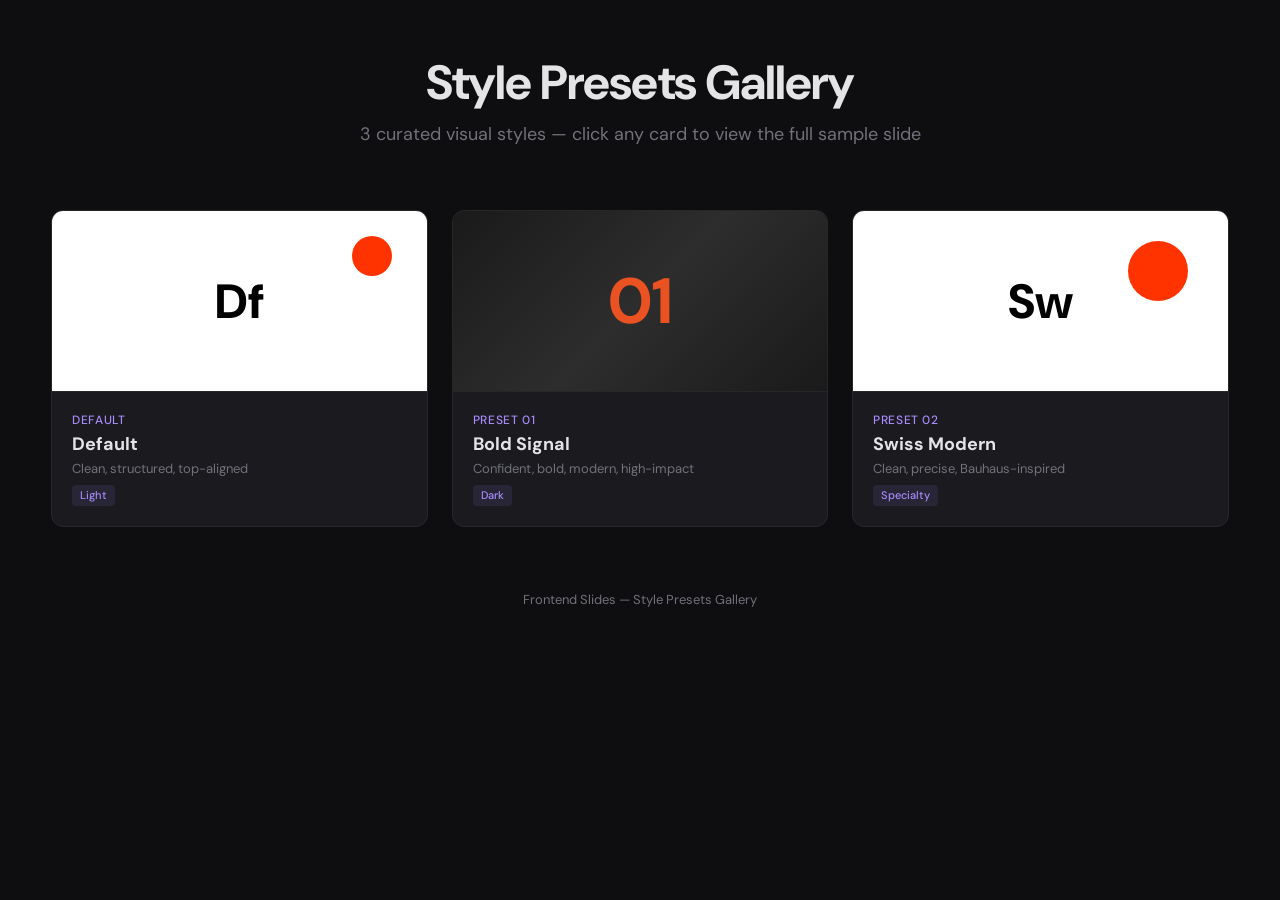
==== style-samples/index.html @ 344e5ce3 "update" ====
<!DOCTYPE html>
<html lang="en">
<head>
    <meta charset="UTF-8">
    <meta name="viewport" content="width=device-width, initial-scale=1.0">
    <title>Style Presets Gallery</title>
    <link rel="preconnect" href="https://fonts.googleapis.com">
    <link href="https://fonts.googleapis.com/css2?family=DM+Sans:wght@400;500;700&display=swap" rel="stylesheet">
    <style>
        * { margin: 0; padding: 0; box-sizing: border-box; }

        :root {
            --bg: #0e0e10;
            --card-bg: #1a1a1f;
            --card-hover: #222228;
            --text: #e4e4e7;
            --text-muted: #71717a;
            --accent: #a78bfa;
            --border: #27272a;
        }

        body {
            font-family: 'DM Sans', sans-serif;
            background: var(--bg);
            color: var(--text);
            min-height: 100vh;
            padding: clamp(1.5rem, 4vw, 4rem);
        }

        header {
            text-align: center;
            margin-bottom: clamp(2rem, 5vw, 4rem);
        }

        header h1 {
            font-size: clamp(1.75rem, 4vw, 3rem);
            font-weight: 700;
            letter-spacing: -0.02em;
            margin-bottom: 0.5rem;
        }

        header p {
            color: var(--text-muted);
            font-size: clamp(0.875rem, 1.5vw, 1.125rem);
        }

        .grid {
            display: grid;
            grid-template-columns: repeat(auto-fill, minmax(min(100%, 320px), 1fr));
            gap: clamp(1rem, 2vw, 1.5rem);
            max-width: 1400px;
            margin: 0 auto;
        }

        .card {
            background: var(--card-bg);
            border: 1px solid var(--border);
            border-radius: 12px;
            overflow: hidden;
            transition: transform 0.3s cubic-bezier(0.16, 1, 0.3, 1),
                        box-shadow 0.3s ease,
                        border-color 0.3s ease;
            cursor: pointer;
            text-decoration: none;
            color: inherit;
            display: block;
        }

        .card:hover {
            transform: translateY(-4px);
            box-shadow: 0 12px 40px rgba(0, 0, 0, 0.4);
            border-color: var(--accent);
        }

        .card-preview {
            height: 180px;
            display: flex;
            align-items: center;
            justify-content: center;
            position: relative;
            overflow: hidden;
        }

        .card-info {
            padding: 1.25rem;
            border-top: 1px solid var(--border);
        }

        .card-number {
            font-size: 0.75rem;
            color: var(--accent);
            font-weight: 500;
            letter-spacing: 0.05em;
            text-transform: uppercase;
            margin-bottom: 0.25rem;
        }

        .card-title {
            font-size: 1.125rem;
            font-weight: 700;
            margin-bottom: 0.25rem;
        }

        .card-vibe {
            font-size: 0.8125rem;
            color: var(--text-muted);
        }

        .card-category {
            display: inline-block;
            font-size: 0.6875rem;
            padding: 0.2rem 0.5rem;
            border-radius: 4px;
            background: rgba(167, 139, 250, 0.1);
            color: var(--accent);
            margin-top: 0.5rem;
            font-weight: 500;
        }

        /* === PREVIEW BACKGROUNDS === */
        .preview-default {
            background: #ffffff;
            position: relative;
        }
        .preview-default::before {
            content: '';
            position: absolute;
            width: 40px;
            height: 40px;
            background: #ff3300;
            border-radius: 50%;
            top: 25px;
            right: 35px;
        }
        .preview-default::after {
            content: 'Df';
            font-size: 3rem;
            font-weight: 800;
            color: #000;
        }

        .preview-bold-signal {
            background: linear-gradient(135deg, #1a1a1a 0%, #2d2d2d 50%, #1a1a1a 100%);
        }
        .preview-bold-signal::after {
            content: '01';
            font-family: 'DM Sans', sans-serif;
            font-size: 4rem;
            font-weight: 700;
            color: #FF5722;
            opacity: 0.9;
        }

        .preview-swiss-modern {
            background: #ffffff;
            position: relative;
        }
        .preview-swiss-modern::before {
            content: '';
            position: absolute;
            width: 60px;
            height: 60px;
            background: #ff3300;
            border-radius: 50%;
            top: 30px;
            right: 40px;
        }
        .preview-swiss-modern::after {
            content: 'Sw';
            font-size: 3rem;
            font-weight: 800;
            color: #000;
        }

        footer {
            text-align: center;
            margin-top: clamp(2rem, 5vw, 4rem);
            color: var(--text-muted);
            font-size: 0.8125rem;
        }

        @media (prefers-reduced-motion: reduce) {
            .card { transition: none; }
        }
    </style>
</head>
<body>
    <header>
        <h1>Style Presets Gallery</h1>
        <p>3 curated visual styles — click any card to view the full sample slide</p>
    </header>

    <div class="grid">
        <a class="card" href="00-default.html">
            <div class="card-preview preview-default"></div>
            <div class="card-info">
                <div class="card-number">Default</div>
                <div class="card-title">Default</div>
                <div class="card-vibe">Clean, structured, top-aligned</div>
                <span class="card-category">Light</span>
            </div>
        </a>

        <a class="card" href="01-bold-signal.html">
            <div class="card-preview preview-bold-signal"></div>
            <div class="card-info">
                <div class="card-number">Preset 01</div>
                <div class="card-title">Bold Signal</div>
                <div class="card-vibe">Confident, bold, modern, high-impact</div>
                <span class="card-category">Dark</span>
            </div>
        </a>

        <a class="card" href="11-swiss-modern.html">
            <div class="card-preview preview-swiss-modern"></div>
            <div class="card-info">
                <div class="card-number">Preset 02</div>
                <div class="card-title">Swiss Modern</div>
                <div class="card-vibe">Clean, precise, Bauhaus-inspired</div>
                <span class="card-category">Specialty</span>
            </div>
        </a>
    </div>

    <footer>
        <p>Frontend Slides — Style Presets Gallery</p>
    </footer>
</body>
</html>
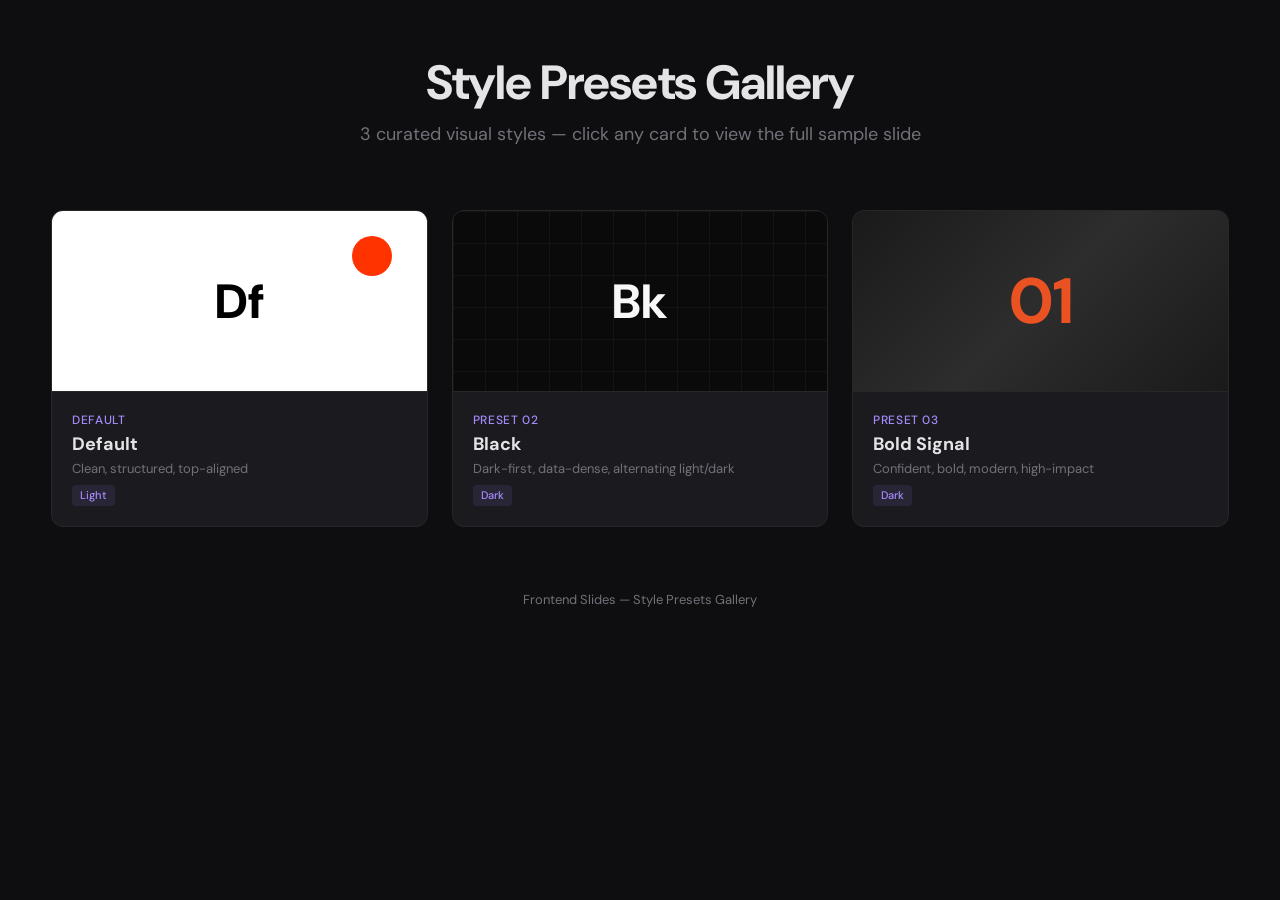
==== commit d8659b53: "Restructure project with 14 slide layouts, 3 presets, and content types reference - Add 8 new layout" ====
--- a/style-samples/index.html
+++ b/style-samples/index.html
@@ -151,25 +151,18 @@
             opacity: 0.9;
         }
 
-        .preview-swiss-modern {
-            background: #ffffff;
-            position: relative;
-        }
-        .preview-swiss-modern::before {
-            content: '';
-            position: absolute;
-            width: 60px;
-            height: 60px;
-            background: #ff3300;
-            border-radius: 50%;
-            top: 30px;
-            right: 40px;
-        }
-        .preview-swiss-modern::after {
-            content: 'Sw';
+        .preview-black {
+            background: #0a0a0a;
+            background-image:
+                linear-gradient(rgba(255,255,255,0.04) 1px, transparent 1px),
+                linear-gradient(90deg, rgba(255,255,255,0.04) 1px, transparent 1px);
+            background-size: 32px 32px;
+        }
+        .preview-black::after {
+            content: 'Bk';
             font-size: 3rem;
-            font-weight: 800;
-            color: #000;
+            font-weight: 700;
+            color: #f8f8f8;
         }
 
         footer {
@@ -201,25 +194,26 @@
             </div>
         </a>
 
+        <a class="card" href="02-black.html">
+            <div class="card-preview preview-black"></div>
+            <div class="card-info">
+                <div class="card-number">Preset 02</div>
+                <div class="card-title">Black</div>
+                <div class="card-vibe">Dark-first, data-dense, alternating light/dark</div>
+                <span class="card-category">Dark</span>
+            </div>
+        </a>
+
         <a class="card" href="01-bold-signal.html">
             <div class="card-preview preview-bold-signal"></div>
             <div class="card-info">
-                <div class="card-number">Preset 01</div>
+                <div class="card-number">Preset 03</div>
                 <div class="card-title">Bold Signal</div>
                 <div class="card-vibe">Confident, bold, modern, high-impact</div>
                 <span class="card-category">Dark</span>
             </div>
         </a>
 
-        <a class="card" href="11-swiss-modern.html">
-            <div class="card-preview preview-swiss-modern"></div>
-            <div class="card-info">
-                <div class="card-number">Preset 02</div>
-                <div class="card-title">Swiss Modern</div>
-                <div class="card-vibe">Clean, precise, Bauhaus-inspired</div>
-                <span class="card-category">Specialty</span>
-            </div>
-        </a>
     </div>
 
     <footer>
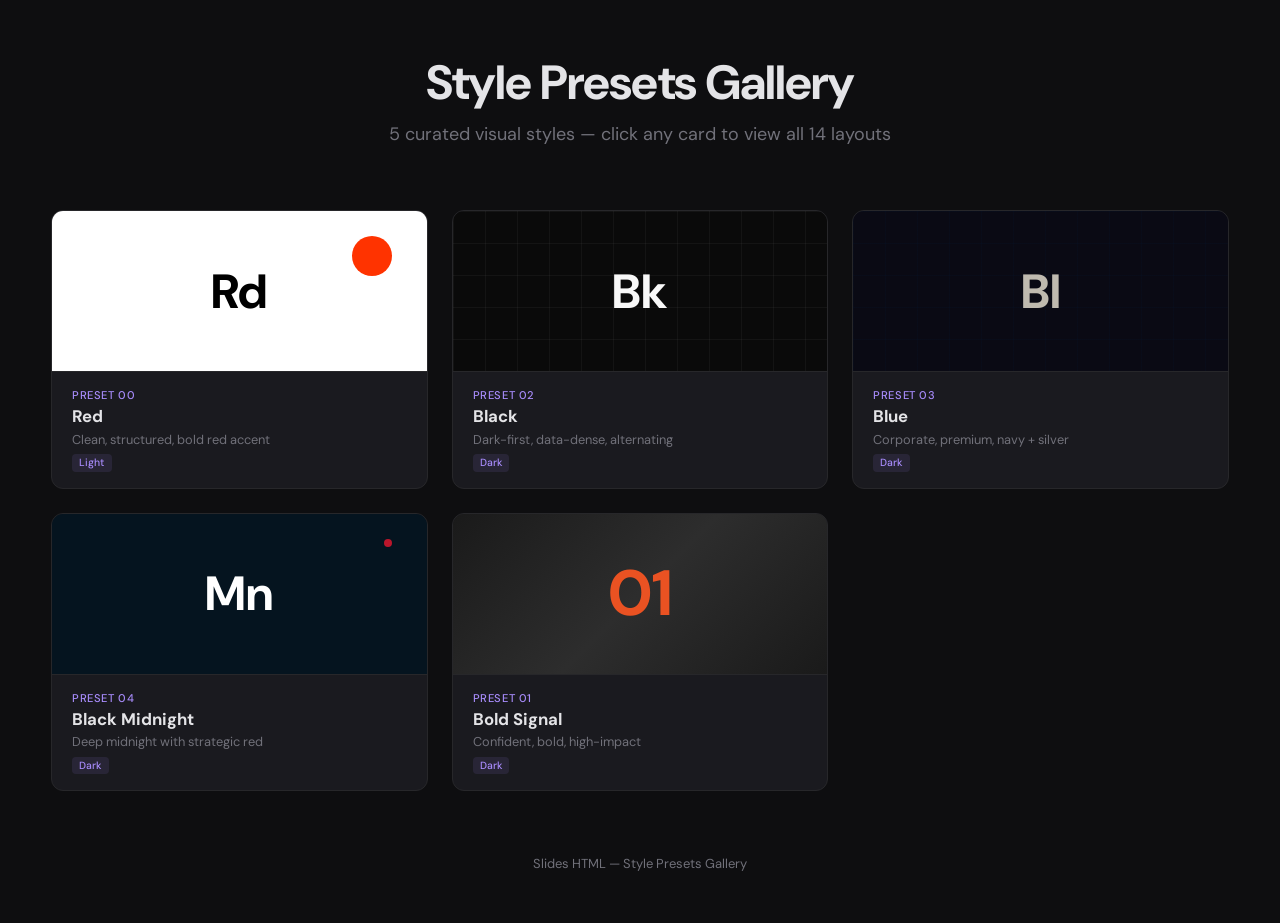
==== commit 62eb795c: "Add Blue + Black Midnight presets, rename Default to Red, fix all review issues New presets: - Blue " ====
--- a/style-samples/index.html
+++ b/style-samples/index.html
@@ -12,7 +12,6 @@
         :root {
             --bg: #0e0e10;
             --card-bg: #1a1a1f;
-            --card-hover: #222228;
             --text: #e4e4e7;
             --text-muted: #71717a;
             --accent: #a78bfa;
@@ -31,14 +30,12 @@
             text-align: center;
             margin-bottom: clamp(2rem, 5vw, 4rem);
         }
-
         header h1 {
             font-size: clamp(1.75rem, 4vw, 3rem);
             font-weight: 700;
             letter-spacing: -0.02em;
             margin-bottom: 0.5rem;
         }
-
         header p {
             color: var(--text-muted);
             font-size: clamp(0.875rem, 1.5vw, 1.125rem);
@@ -46,7 +43,7 @@
 
         .grid {
             display: grid;
-            grid-template-columns: repeat(auto-fill, minmax(min(100%, 320px), 1fr));
+            grid-template-columns: repeat(auto-fill, minmax(min(100%, 280px), 1fr));
             gap: clamp(1rem, 2vw, 1.5rem);
             max-width: 1400px;
             margin: 0 auto;
@@ -65,7 +62,6 @@
             color: inherit;
             display: block;
         }
-
         .card:hover {
             transform: translateY(-4px);
             box-shadow: 0 12px 40px rgba(0, 0, 0, 0.4);
@@ -73,7 +69,7 @@
         }
 
         .card-preview {
-            height: 180px;
+            height: 160px;
             display: flex;
             align-items: center;
             justify-content: center;
@@ -82,47 +78,43 @@
         }
 
         .card-info {
-            padding: 1.25rem;
+            padding: 1rem 1.25rem;
             border-top: 1px solid var(--border);
         }
-
         .card-number {
-            font-size: 0.75rem;
+            font-size: 0.7rem;
             color: var(--accent);
             font-weight: 500;
             letter-spacing: 0.05em;
             text-transform: uppercase;
-            margin-bottom: 0.25rem;
-        }
-
+            margin-bottom: 0.2rem;
+        }
         .card-title {
-            font-size: 1.125rem;
-            font-weight: 700;
-            margin-bottom: 0.25rem;
-        }
-
+            font-size: 1.05rem;
+            font-weight: 700;
+            margin-bottom: 0.2rem;
+        }
         .card-vibe {
-            font-size: 0.8125rem;
+            font-size: 0.8rem;
             color: var(--text-muted);
         }
-
         .card-category {
             display: inline-block;
-            font-size: 0.6875rem;
-            padding: 0.2rem 0.5rem;
+            font-size: 0.65rem;
+            padding: 0.15rem 0.45rem;
             border-radius: 4px;
             background: rgba(167, 139, 250, 0.1);
             color: var(--accent);
-            margin-top: 0.5rem;
+            margin-top: 0.4rem;
             font-weight: 500;
         }
 
         /* === PREVIEW BACKGROUNDS === */
-        .preview-default {
+        .preview-red {
             background: #ffffff;
             position: relative;
         }
-        .preview-default::before {
+        .preview-red::before {
             content: '';
             position: absolute;
             width: 40px;
@@ -132,23 +124,11 @@
             top: 25px;
             right: 35px;
         }
-        .preview-default::after {
-            content: 'Df';
+        .preview-red::after {
+            content: 'Rd';
             font-size: 3rem;
             font-weight: 800;
             color: #000;
-        }
-
-        .preview-bold-signal {
-            background: linear-gradient(135deg, #1a1a1a 0%, #2d2d2d 50%, #1a1a1a 100%);
-        }
-        .preview-bold-signal::after {
-            content: '01';
-            font-family: 'DM Sans', sans-serif;
-            font-size: 4rem;
-            font-weight: 700;
-            color: #FF5722;
-            opacity: 0.9;
         }
 
         .preview-black {
@@ -165,6 +145,53 @@
             color: #f8f8f8;
         }
 
+        .preview-blue {
+            background: #0a0a14;
+            background-image:
+                linear-gradient(rgba(0,44,95,0.08) 1px, transparent 1px),
+                linear-gradient(90deg, rgba(0,44,95,0.08) 1px, transparent 1px);
+            background-size: 32px 32px;
+        }
+        .preview-blue::after {
+            content: 'Bl';
+            font-size: 3rem;
+            font-weight: 700;
+            color: #BFBAAF;
+        }
+
+        .preview-midnight {
+            background: #05141F;
+            position: relative;
+        }
+        .preview-midnight::before {
+            content: '';
+            position: absolute;
+            width: 8px;
+            height: 8px;
+            background: #BB162B;
+            border-radius: 50%;
+            top: 25px;
+            right: 35px;
+        }
+        .preview-midnight::after {
+            content: 'Mn';
+            font-size: 3rem;
+            font-weight: 700;
+            color: #FFFFFF;
+        }
+
+        .preview-bold-signal {
+            background: linear-gradient(135deg, #1a1a1a 0%, #2d2d2d 50%, #1a1a1a 100%);
+        }
+        .preview-bold-signal::after {
+            content: '01';
+            font-family: 'DM Sans', sans-serif;
+            font-size: 4rem;
+            font-weight: 700;
+            color: #FF5722;
+            opacity: 0.9;
+        }
+
         footer {
             text-align: center;
             margin-top: clamp(2rem, 5vw, 4rem);
@@ -180,16 +207,16 @@
 <body>
     <header>
         <h1>Style Presets Gallery</h1>
-        <p>3 curated visual styles — click any card to view the full sample slide</p>
+        <p>5 curated visual styles — click any card to view all 14 layouts</p>
     </header>
 
     <div class="grid">
         <a class="card" href="00-default.html">
-            <div class="card-preview preview-default"></div>
-            <div class="card-info">
-                <div class="card-number">Default</div>
-                <div class="card-title">Default</div>
-                <div class="card-vibe">Clean, structured, top-aligned</div>
+            <div class="card-preview preview-red"></div>
+            <div class="card-info">
+                <div class="card-number">Preset 00</div>
+                <div class="card-title">Red</div>
+                <div class="card-vibe">Clean, structured, bold red accent</div>
                 <span class="card-category">Light</span>
             </div>
         </a>
@@ -199,7 +226,27 @@
             <div class="card-info">
                 <div class="card-number">Preset 02</div>
                 <div class="card-title">Black</div>
-                <div class="card-vibe">Dark-first, data-dense, alternating light/dark</div>
+                <div class="card-vibe">Dark-first, data-dense, alternating</div>
+                <span class="card-category">Dark</span>
+            </div>
+        </a>
+
+        <a class="card" href="03-blue.html">
+            <div class="card-preview preview-blue"></div>
+            <div class="card-info">
+                <div class="card-number">Preset 03</div>
+                <div class="card-title">Blue</div>
+                <div class="card-vibe">Corporate, premium, navy + silver</div>
+                <span class="card-category">Dark</span>
+            </div>
+        </a>
+
+        <a class="card" href="04-black-midnight.html">
+            <div class="card-preview preview-midnight"></div>
+            <div class="card-info">
+                <div class="card-number">Preset 04</div>
+                <div class="card-title">Black Midnight</div>
+                <div class="card-vibe">Deep midnight with strategic red</div>
                 <span class="card-category">Dark</span>
             </div>
         </a>
@@ -207,17 +254,16 @@
         <a class="card" href="01-bold-signal.html">
             <div class="card-preview preview-bold-signal"></div>
             <div class="card-info">
-                <div class="card-number">Preset 03</div>
+                <div class="card-number">Preset 01</div>
                 <div class="card-title">Bold Signal</div>
-                <div class="card-vibe">Confident, bold, modern, high-impact</div>
-                <span class="card-category">Dark</span>
-            </div>
-        </a>
-
+                <div class="card-vibe">Confident, bold, high-impact</div>
+                <span class="card-category">Dark</span>
+            </div>
+        </a>
     </div>
 
     <footer>
-        <p>Frontend Slides — Style Presets Gallery</p>
+        <p>Slides HTML — Style Presets Gallery</p>
     </footer>
 </body>
 </html>
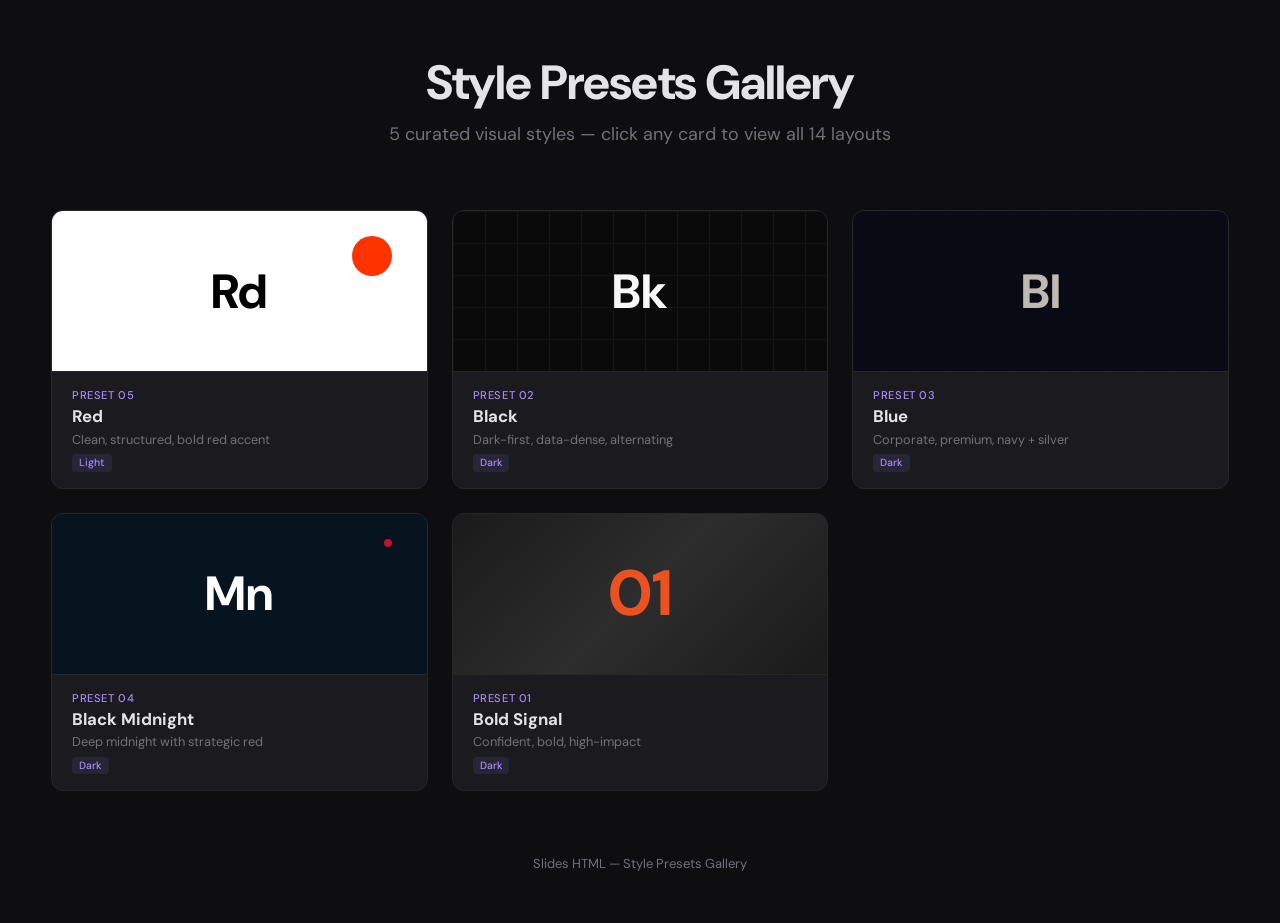
==== commit 6e994476: "Rename 00-red.html to 05-red.html and update index reference Co-Authored-By: Claude Opus 4.6 (1M con" ====
--- a/style-samples/index.html
+++ b/style-samples/index.html
@@ -211,10 +211,10 @@
     </header>
 
     <div class="grid">
-        <a class="card" href="00-default.html">
+        <a class="card" href="05-red.html">
             <div class="card-preview preview-red"></div>
             <div class="card-info">
-                <div class="card-number">Preset 00</div>
+                <div class="card-number">Preset 05</div>
                 <div class="card-title">Red</div>
                 <div class="card-vibe">Clean, structured, bold red accent</div>
                 <span class="card-category">Light</span>
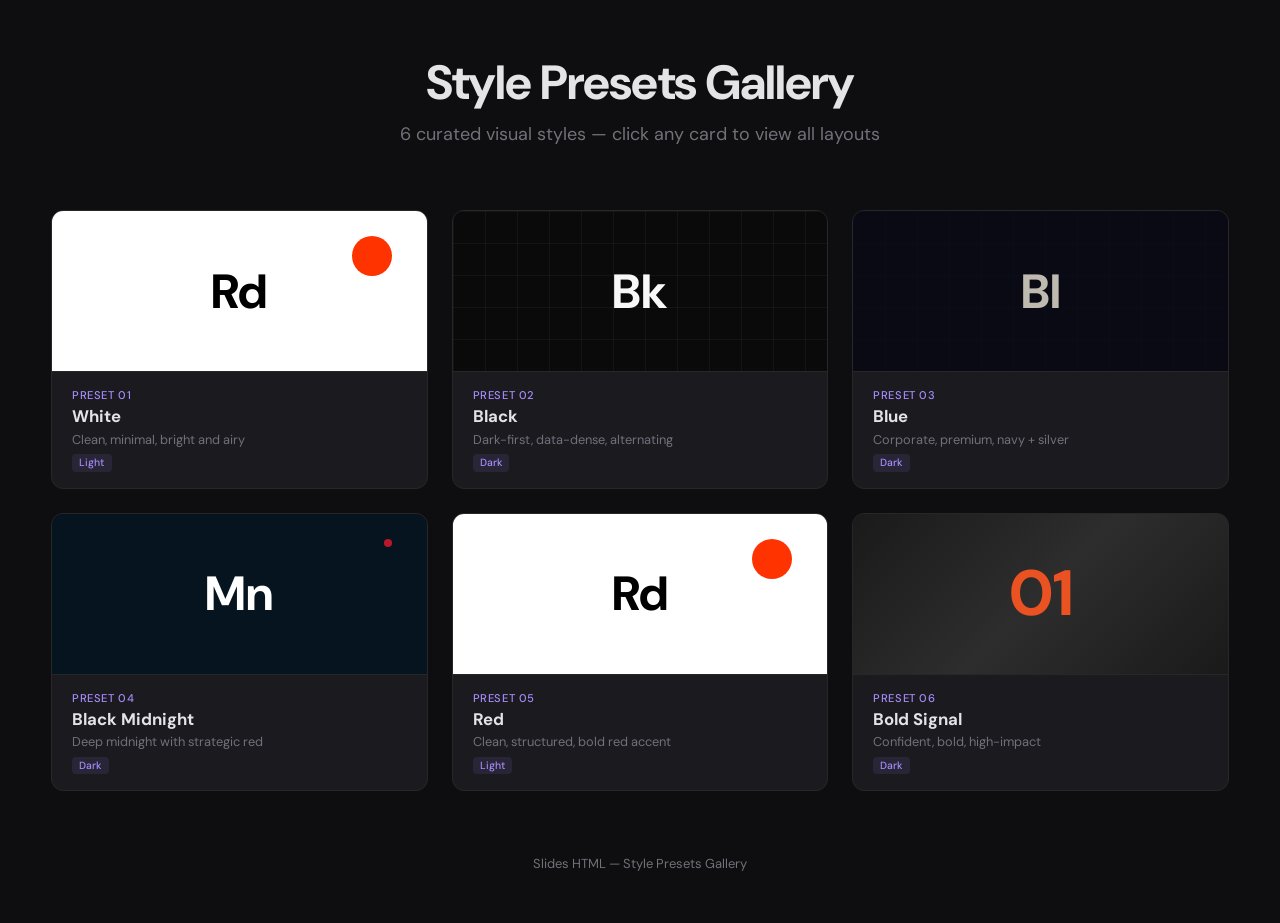
==== commit 578cb037: "fix: Complete footer CSS definitions in all style presets - Fixed slide #4 footer positioning issue " ====
--- a/style-samples/index.html
+++ b/style-samples/index.html
@@ -207,10 +207,50 @@
 <body>
     <header>
         <h1>Style Presets Gallery</h1>
-        <p>5 curated visual styles — click any card to view all 14 layouts</p>
+        <p>6 curated visual styles — click any card to view all layouts</p>
     </header>
 
     <div class="grid">
+        <a class="card" href="01-white.html">
+            <div class="card-preview preview-red"></div>
+            <div class="card-info">
+                <div class="card-number">Preset 01</div>
+                <div class="card-title">White</div>
+                <div class="card-vibe">Clean, minimal, bright and airy</div>
+                <span class="card-category">Light</span>
+            </div>
+        </a>
+
+        <a class="card" href="02-black.html">
+            <div class="card-preview preview-black"></div>
+            <div class="card-info">
+                <div class="card-number">Preset 02</div>
+                <div class="card-title">Black</div>
+                <div class="card-vibe">Dark-first, data-dense, alternating</div>
+                <span class="card-category">Dark</span>
+            </div>
+        </a>
+
+        <a class="card" href="03-blue.html">
+            <div class="card-preview preview-blue"></div>
+            <div class="card-info">
+                <div class="card-number">Preset 03</div>
+                <div class="card-title">Blue</div>
+                <div class="card-vibe">Corporate, premium, navy + silver</div>
+                <span class="card-category">Dark</span>
+            </div>
+        </a>
+
+        <a class="card" href="04-black-midnight.html">
+            <div class="card-preview preview-midnight"></div>
+            <div class="card-info">
+                <div class="card-number">Preset 04</div>
+                <div class="card-title">Black Midnight</div>
+                <div class="card-vibe">Deep midnight with strategic red</div>
+                <span class="card-category">Dark</span>
+            </div>
+        </a>
+
         <a class="card" href="05-red.html">
             <div class="card-preview preview-red"></div>
             <div class="card-info">
@@ -221,40 +261,10 @@
             </div>
         </a>
 
-        <a class="card" href="02-black.html">
-            <div class="card-preview preview-black"></div>
-            <div class="card-info">
-                <div class="card-number">Preset 02</div>
-                <div class="card-title">Black</div>
-                <div class="card-vibe">Dark-first, data-dense, alternating</div>
-                <span class="card-category">Dark</span>
-            </div>
-        </a>
-
-        <a class="card" href="03-blue.html">
-            <div class="card-preview preview-blue"></div>
-            <div class="card-info">
-                <div class="card-number">Preset 03</div>
-                <div class="card-title">Blue</div>
-                <div class="card-vibe">Corporate, premium, navy + silver</div>
-                <span class="card-category">Dark</span>
-            </div>
-        </a>
-
-        <a class="card" href="04-black-midnight.html">
-            <div class="card-preview preview-midnight"></div>
-            <div class="card-info">
-                <div class="card-number">Preset 04</div>
-                <div class="card-title">Black Midnight</div>
-                <div class="card-vibe">Deep midnight with strategic red</div>
-                <span class="card-category">Dark</span>
-            </div>
-        </a>
-
-        <a class="card" href="01-bold-signal.html">
+        <a class="card" href="06-bold-signal.html">
             <div class="card-preview preview-bold-signal"></div>
             <div class="card-info">
-                <div class="card-number">Preset 01</div>
+                <div class="card-number">Preset 06</div>
                 <div class="card-title">Bold Signal</div>
                 <div class="card-vibe">Confident, bold, high-impact</div>
                 <span class="card-category">Dark</span>
